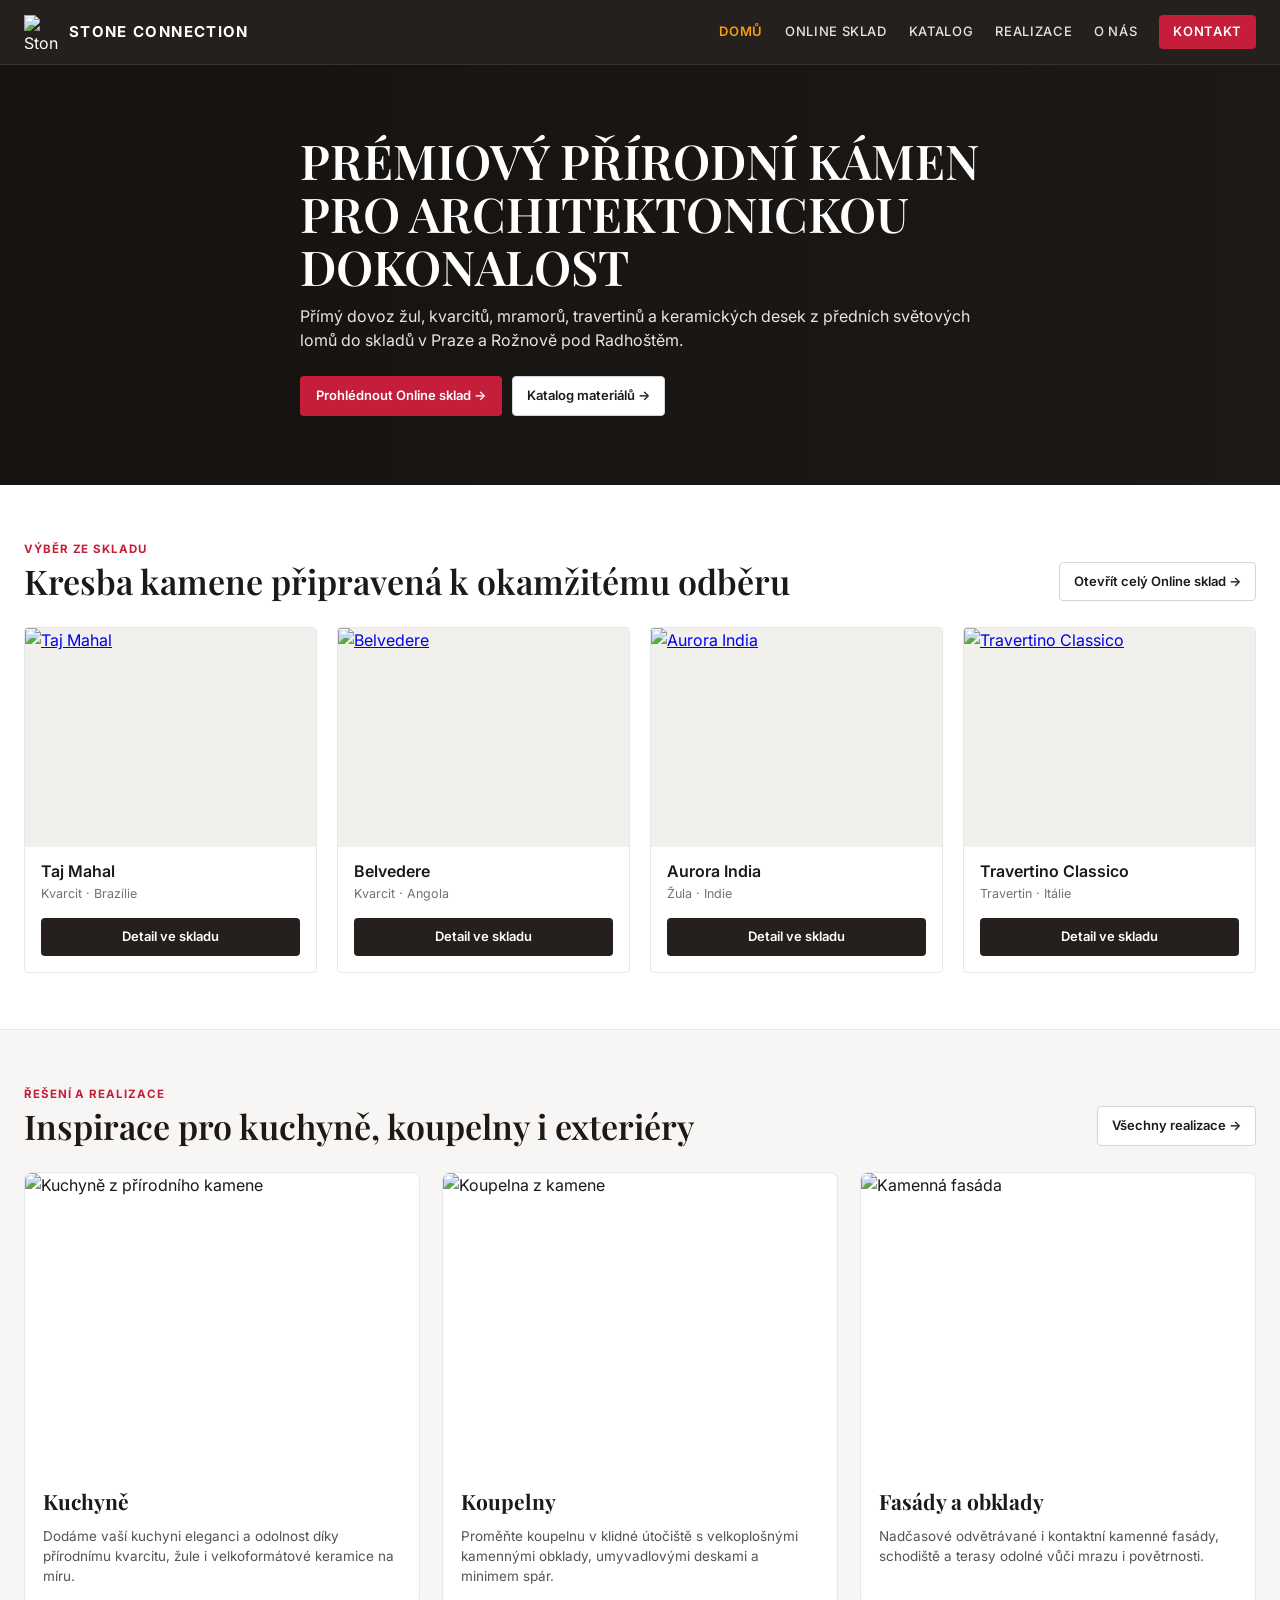
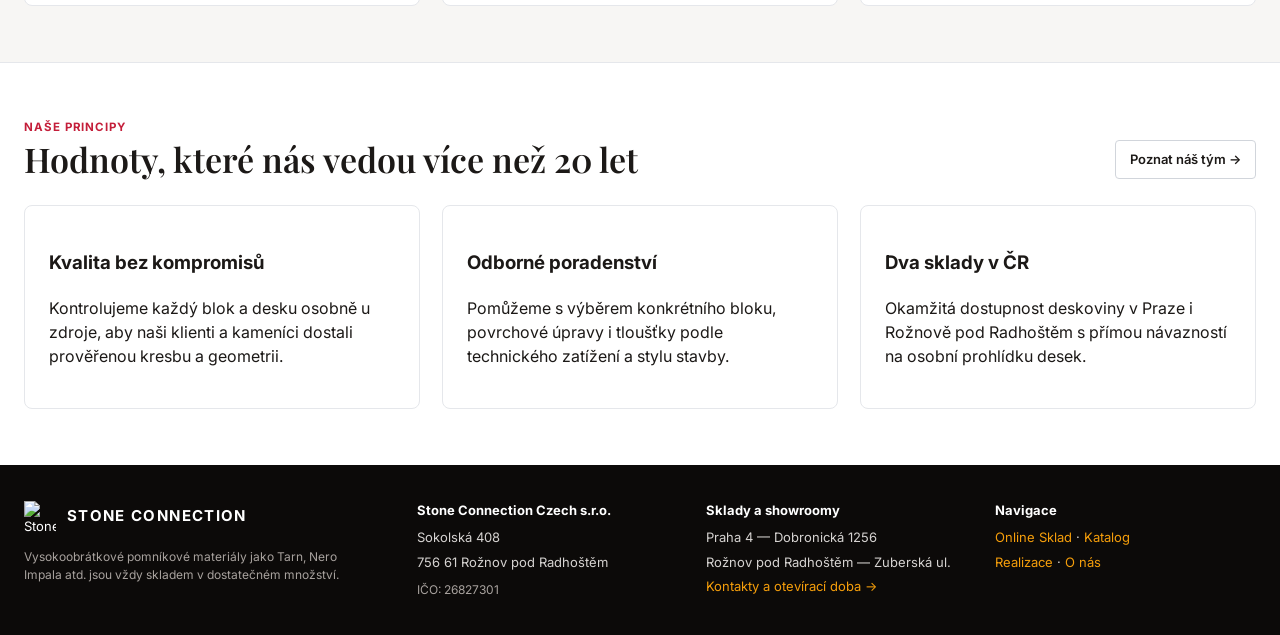
==== domu.html @ a3cfe463 "feat: full self-contained Stone Connection website template with stone-first gallery" ====
<!doctype html>
<html lang="cs">
<head>
  <meta charset="utf-8">
  <meta name="viewport" content="width=device-width, initial-scale=1">
  <meta name="robots" content="noindex, nofollow">
  <title>Stone Connection | Prémiový přírodní kámen</title>
  <link rel="icon" type="image/png" href="https://res.cloudinary.com/diizxq7gf/image/upload/f_auto,q_80,w_40,c_limit/v1748457478/favicon_f51d88bed5.png">
  <link rel="preconnect" href="https://fonts.googleapis.com">
  <link rel="preconnect" href="https://fonts.gstatic.com" crossorigin>
  <link href="https://fonts.googleapis.com/css2?family=Inter:wght@400;500;600;700&family=Playfair+Display:wght@500;600;700&display=swap" rel="stylesheet">
  <link rel="stylesheet" href="styles.css">
</head>
<body>
  <header class="site-header">
    <div class="container header-inner">
      <a href="domu.html" class="brand-logo" aria-label="Stone Connection — Domů">
        <img src="https://res.cloudinary.com/diizxq7gf/image/upload/f_auto,q_80,w_80,c_limit/v1748457478/favicon_f51d88bed5.png" alt="Stone Connection logo" width="34" height="34">
        <span class="brand-text">STONE CONNECTION</span>
      </a>

      <nav class="main-nav" id="main-nav" aria-label="Hlavní navigace">
        <a href="domu.html" class="nav-link active" aria-current="page">Domů</a>
        <a href="index.html" class="nav-link">Online Sklad</a>
        <a href="katalog.html" class="nav-link">Katalog</a>
        <a href="realizace.html" class="nav-link">Realizace</a>
        <a href="o-nas.html" class="nav-link">O nás</a>
        <a href="kontakt.html" class="nav-link nav-cta">Kontakt</a>
      </nav>

      <button type="button" class="menu-toggle" id="menu-toggle" aria-label="Otevřít menu" aria-expanded="false">
        <span></span><span></span><span></span>
      </button>
    </div>
  </header>

  <section class="page-hero" style="background-image:url('https://res.cloudinary.com/diizxq7gf/image/upload/f_auto,q_80,w_1400,c_limit/v1761907403/lom_belveder_c3507c7204.jpg')">
    <div class="container page-hero-inner">
      <h1>PRÉMIOVÝ PŘÍRODNÍ KÁMEN PRO ARCHITEKTONICKOU DOKONALOST</h1>
      <p>Přímý dovoz žul, kvarcitů, mramorů, travertinů a keramických desek z předních světových lomů do skladů v Praze a Rožnově pod Radhoštěm.</p>
      <div class="modal-cta-row">
        <a href="index.html" class="btn-primary">Prohlédnout Online sklad →</a>
        <a href="katalog.html" class="btn-secondary">Katalog materiálů →</a>
      </div>
    </div>
  </section>

  <section class="page-band">
    <div class="container">
      <div class="band-head">
        <div>
          <div class="band-eyebrow">Výběr ze skladu</div>
          <h2 class="band-title">Kresba kamene připravená k okamžitému odběru</h2>
        </div>
        <a href="index.html" class="btn-secondary">Otevřít celý Online sklad →</a>
      </div>

      <div class="cards-4">
        <article class="stone-card">
          <a href="index.html#m=taj-mahal" class="card-media-btn">
            <img src="https://res.cloudinary.com/diizxq7gf/image/upload/f_auto,q_80,w_640,h_440,c_fill,g_center/v1760096490/quartzite_taj_mahal_detail_bf0f009148.jpg" alt="Taj Mahal" loading="lazy">
          </a>
          <div class="card-body">
            <h3 class="card-title">Taj Mahal</h3>
            <div class="card-sub">Kvarcit · Brazílie</div>
            <a href="index.html#m=taj-mahal" class="card-detail-btn" style="text-align:center;text-decoration:none;">Detail ve skladu</a>
          </div>
        </article>

        <article class="stone-card">
          <a href="index.html#m=belvedere" class="card-media-btn">
            <img src="https://res.cloudinary.com/diizxq7gf/image/upload/f_auto,q_80,w_640,h_440,c_fill,g_center/v1760016808/quartzite_belvedere_detail_ede082e162.jpg" alt="Belvedere" loading="lazy">
          </a>
          <div class="card-body">
            <h3 class="card-title">Belvedere</h3>
            <div class="card-sub">Kvarcit · Angola</div>
            <a href="index.html#m=belvedere" class="card-detail-btn" style="text-align:center;text-decoration:none;">Detail ve skladu</a>
          </div>
        </article>

        <article class="stone-card">
          <a href="index.html#m=aurora-india" class="card-media-btn">
            <img src="https://res.cloudinary.com/diizxq7gf/image/upload/f_auto,q_80,w_640,h_440,c_fill,g_center/v1760010490/zula_aurora_india_detail2_9361c2bd6c.jpg" alt="Aurora India" loading="lazy">
          </a>
          <div class="card-body">
            <h3 class="card-title">Aurora India</h3>
            <div class="card-sub">Žula · Indie</div>
            <a href="index.html#m=aurora-india" class="card-detail-btn" style="text-align:center;text-decoration:none;">Detail ve skladu</a>
          </div>
        </article>

        <article class="stone-card">
          <a href="index.html#m=travertino-classico" class="card-media-btn">
            <img src="https://res.cloudinary.com/diizxq7gf/image/upload/f_auto,q_80,w_640,h_440,c_fill,g_center/v1760700245/travertino_classico_detail_f13c8eb643.jpg" alt="Travertino Classico" loading="lazy">
          </a>
          <div class="card-body">
            <h3 class="card-title">Travertino Classico</h3>
            <div class="card-sub">Travertin · Itálie</div>
            <a href="index.html#m=travertino-classico" class="card-detail-btn" style="text-align:center;text-decoration:none;">Detail ve skladu</a>
          </div>
        </article>
      </div>
    </div>
  </section>

  <section class="page-band alt">
    <div class="container">
      <div class="band-head">
        <div>
          <div class="band-eyebrow">Řešení a realizace</div>
          <h2 class="band-title">Inspirace pro kuchyně, koupelny i exteriéry</h2>
        </div>
        <a href="realizace.html" class="btn-secondary">Všechny realizace →</a>
      </div>

      <div class="cards-3">
        <article class="feature-card">
          <img src="https://res.cloudinary.com/diizxq7gf/image/upload/f_auto,q_80,w_720,h_540,c_fill/v1760599417/quartzite_montblanc_kuchyn5_56bad1b5de.jpg" alt="Kuchyně z přírodního kamene" loading="lazy">
          <div class="feature-card-body">
            <h3>Kuchyně</h3>
            <p>Dodáme vaší kuchyni eleganci a odolnost díky přírodnímu kvarcitu, žule i velkoformátové keramice na míru.</p>
          </div>
        </article>

        <article class="feature-card">
          <img src="https://res.cloudinary.com/diizxq7gf/image/upload/f_auto,q_80,w_720,h_540,c_fill/v1761300629/keramika_doret_koupelna_b2fe1da73a.png" alt="Koupelna z kamene" loading="lazy">
          <div class="feature-card-body">
            <h3>Koupelny</h3>
            <p>Proměňte koupelnu v klidné útočiště s velkoplošnými kamennými obklady, umyvadlovými deskami a minimem spár.</p>
          </div>
        </article>

        <article class="feature-card">
          <img src="https://res.cloudinary.com/diizxq7gf/image/upload/f_auto,q_80,w_720,h_540,c_fill/v1760444189/zula_via_lattea_fasada3_16fd9ae7b8.jpg" alt="Kamenná fasáda" loading="lazy">
          <div class="feature-card-body">
            <h3>Fasády a obklady</h3>
            <p>Nadčasové odvětrávané i kontaktní kamenné fasády, schodiště a terasy odolné vůči mrazu i povětrnosti.</p>
          </div>
        </article>
      </div>
    </div>
  </section>

  <section class="page-band">
    <div class="container">
      <div class="band-head">
        <div>
          <div class="band-eyebrow">Naše principy</div>
          <h2 class="band-title">Hodnoty, které nás vedou více než 20 let</h2>
        </div>
        <a href="o-nas.html" class="btn-secondary">Poznat náš tým →</a>
      </div>

      <div class="cards-3">
        <div class="info-panel">
          <h3>Kvalita bez kompromisů</h3>
          <p>Kontrolujeme každý blok a desku osobně u zdroje, aby naši klienti a kameníci dostali prověřenou kresbu a geometrii.</p>
        </div>
        <div class="info-panel">
          <h3>Odborné poradenství</h3>
          <p>Pomůžeme s výběrem konkrétního bloku, povrchové úpravy i tloušťky podle technického zatížení a stylu stavby.</p>
        </div>
        <div class="info-panel">
          <h3>Dva sklady v ČR</h3>
          <p>Okamžitá dostupnost deskoviny v Praze i Rožnově pod Radhoštěm s přímou návazností na osobní prohlídku desek.</p>
        </div>
      </div>
    </div>
  </section>

  <footer class="site-footer">
    <div class="container footer-grid">
      <div>
        <a href="domu.html" class="brand-logo">
          <img src="https://res.cloudinary.com/diizxq7gf/image/upload/f_auto,q_80,w_40,c_limit/v1748457478/favicon_f51d88bed5.png" alt="Stone Connection" width="32" height="32">
          <span class="brand-text">STONE CONNECTION</span>
        </a>
        <p class="footer-note">Vysokoobrátkové pomníkové materiály jako Tarn, Nero Impala atd. jsou vždy skladem v dostatečném množství.</p>
      </div>

      <address class="footer-col">
        <strong>Stone Connection Czech s.r.o.</strong>
        <div>Sokolská 408</div>
        <div>756 61 Rožnov pod Radhoštěm</div>
        <div class="footer-ico">IČO: 26827301</div>
      </address>

      <div class="footer-col">
        <strong>Sklady a showroomy</strong>
        <div>Praha 4 — Dobronická 1256</div>
        <div>Rožnov pod Radhoštěm — Zuberská ul.</div>
        <div><a href="kontakt.html">Kontakty a otevírací doba →</a></div>
      </div>

      <div class="footer-col">
        <strong>Navigace</strong>
        <div><a href="index.html">Online Sklad</a> · <a href="katalog.html">Katalog</a></div>
        <div><a href="realizace.html">Realizace</a> · <a href="o-nas.html">O nás</a></div>
      </div>
    </div>
  </footer>

  <script src="shared.js" defer></script>
</body>
</html>
---- styles.css ----
:root {
  --bg-page: #ffffff;
  --bg-soft: #f7f6f4;
  --bg-subtle: #f1efec;
  --bg-dark: #25201e;
  --bg-darker: #0c0a09;
  --text-main: #1c1917;
  --text-muted: #57534e;
  --text-soft: #78716c;
  --accent: #c41e3a;
  --accent-hover: #a1172f;
  --accent-soft: #fdf2f4;
  --gold: #d97706;
  --border: #e5e7eb;
  --border-strong: #d1d5db;
  --praha-bg: #dcfce7;
  --praha-fg: #166534;
  --roznov-bg: #fef3c7;
  --roznov-fg: #92400e;
  --radius-sm: 4px;
  --radius-md: 8px;
  --radius-lg: 12px;
  --shadow-sm: 0 1px 3px rgba(28, 25, 23, 0.06);
  --shadow-md: 0 10px 28px rgba(28, 25, 23, 0.10);
  --shadow-lg: 0 24px 60px rgba(12, 10, 9, 0.34);
  --font-sans: 'Inter', -apple-system, BlinkMacSystemFont, 'Segoe UI', Roboto, sans-serif;
  --font-serif: 'Playfair Display', Georgia, serif;
}

*, *::before, *::after {
  box-sizing: border-box;
}

[hidden] {
  display: none !important;
}

html {
  scroll-behavior: smooth;
}

body {
  margin: 0;
  font-family: var(--font-sans);
  background: var(--bg-page);
  color: var(--text-main);
  line-height: 1.5;
  -webkit-font-smoothing: antialiased;
}

.container {
  width: 100%;
  max-width: 1320px;
  margin: 0 auto;
  padding: 0 24px;
}

/* Header */
.site-header {
  background: var(--bg-dark);
  color: #ffffff;
  border-bottom: 1px solid rgba(255, 255, 255, 0.08);
}

.header-inner {
  display: flex;
  align-items: center;
  justify-content: space-between;
  gap: 20px;
  min-height: 64px;
}

.brand-logo {
  display: inline-flex;
  align-items: center;
  gap: 11px;
  text-decoration: none;
  color: #ffffff;
}

.brand-logo img {
  display: block;
  object-fit: contain;
}

.brand-text {
  font-weight: 700;
  letter-spacing: 0.09em;
  font-size: 15px;
  white-space: nowrap;
}

.main-nav {
  display: flex;
  align-items: center;
  gap: 22px;
}

.nav-link {
  color: #e7e5e4;
  text-decoration: none;
  font-size: 13px;
  font-weight: 500;
  letter-spacing: 0.05em;
  text-transform: uppercase;
  transition: color 0.15s ease;
}

.nav-link:hover {
  color: #f59e0b;
}

.nav-link.active {
  color: #f59e0b;
  font-weight: 600;
}

.nav-cta {
  background: var(--accent);
  color: #ffffff !important;
  padding: 7px 14px;
  border-radius: var(--radius-sm);
  font-weight: 600;
}

.nav-cta:hover {
  background: var(--accent-hover);
}

.menu-toggle {
  display: none;
  flex-direction: column;
  gap: 5px;
  background: none;
  border: none;
  padding: 6px;
  cursor: pointer;
}

.menu-toggle span {
  display: block;
  width: 22px;
  height: 2px;
  background: #ffffff;
  border-radius: 2px;
}

/* Slim Context Bar (Dekstone-inspired) */
.context-bar {
  background: var(--bg-page);
  border-bottom: 1px solid var(--border);
  padding: 18px 0 16px;
}

.context-row {
  display: flex;
  align-items: flex-end;
  justify-content: space-between;
  gap: 20px;
  flex-wrap: wrap;
}

.breadcrumb {
  font-size: 12.5px;
  color: var(--text-soft);
  margin-bottom: 6px;
  display: flex;
  align-items: center;
  gap: 6px;
}

.breadcrumb a {
  color: var(--text-muted);
  text-decoration: none;
}

.breadcrumb a:hover {
  text-decoration: underline;
  color: var(--text-main);
}

.page-title {
  margin: 0;
  font-family: var(--font-sans);
  font-size: clamp(22px, 2.4vw, 28px);
  font-weight: 600;
  letter-spacing: -0.01em;
  color: var(--text-main);
  line-height: 1.2;
}

.search-box {
  position: relative;
  width: 100%;
  max-width: 340px;
}

.search-icon {
  position: absolute;
  left: 12px;
  top: 50%;
  transform: translateY(-50%);
  color: var(--text-soft);
  pointer-events: none;
}

.search-box input {
  width: 100%;
  height: 38px;
  padding: 0 12px 0 38px;
  border: 1px solid var(--border-strong);
  border-radius: var(--radius-sm);
  font-family: inherit;
  font-size: 13.5px;
  color: var(--text-main);
  background: var(--bg-soft);
  transition: border-color 0.15s ease, background 0.15s ease;
}

.search-box input:focus {
  outline: none;
  background: #ffffff;
  border-color: var(--accent);
}

/* 2-Column Catalog / Stock Layout */
.catalog-layout {
  display: grid;
  grid-template-columns: 260px minmax(0, 1fr);
  gap: 28px;
  padding-top: 26px;
  padding-bottom: 64px;
  align-items: start;
}

/* Left Accordion Sidebar */
.sidebar-box {
  background: #ffffff;
  border: 1px solid var(--border);
  border-radius: var(--radius-md);
  overflow: hidden;
  position: sticky;
  top: 16px;
}

.sidebar-head {
  padding: 14px 16px;
  border-bottom: 1px solid var(--border);
  display: flex;
  align-items: center;
  justify-content: space-between;
  gap: 8px;
}

.sidebar-title {
  margin: 0;
  font-size: 15px;
  font-weight: 600;
  color: var(--text-main);
}

.sidebar-clear {
  appearance: none;
  border: none;
  background: none;
  color: var(--accent);
  font-family: inherit;
  font-size: 12px;
  font-weight: 600;
  cursor: pointer;
  padding: 0;
}

.sidebar-clear:hover {
  text-decoration: underline;
}

.acc-group {
  border-bottom: 1px solid var(--border);
}

.acc-group:last-child {
  border-bottom: none;
}

.acc-summary {
  list-style: none;
  padding: 13px 16px;
  font-size: 13.5px;
  font-weight: 600;
  color: var(--text-main);
  cursor: pointer;
  display: flex;
  align-items: center;
  justify-content: space-between;
  user-select: none;
}

.acc-summary::-webkit-details-marker {
  display: none;
}

.acc-summary::after {
  content: '▾';
  font-size: 12px;
  color: var(--text-soft);
  transition: transform 0.15s ease;
}

.acc-group:not([open]) .acc-summary::after {
  transform: rotate(-90deg);
}

.acc-body {
  padding: 2px 16px 14px;
  display: grid;
  gap: 7px;
  max-height: 260px;
  overflow-y: auto;
}

.check-option {
  display: flex;
  align-items: center;
  gap: 8px;
  font-size: 13px;
  color: var(--text-main);
  cursor: pointer;
  user-select: none;
}

.check-option input[type="checkbox"] {
  width: 15px;
  height: 15px;
  accent-color: var(--accent);
  cursor: pointer;
  margin: 0;
}

.check-label {
  flex: 1;
  min-width: 0;
  overflow: hidden;
  text-overflow: ellipsis;
  white-space: nowrap;
}

.check-count {
  font-size: 11.5px;
  color: var(--text-soft);
}

.swatch-dot {
  width: 12px;
  height: 12px;
  border-radius: 50%;
  border: 1px solid rgba(0, 0, 0, 0.22);
  flex-shrink: 0;
}

/* Right Main Utility Row & Grid */
.utility-row {
  display: flex;
  align-items: center;
  justify-content: space-between;
  gap: 14px;
  flex-wrap: wrap;
  border-bottom: 1px solid var(--border);
  margin-bottom: 20px;
}

.view-tabs {
  display: flex;
  align-items: center;
  gap: 20px;
}

.view-btn {
  appearance: none;
  border: none;
  border-bottom: 2px solid transparent;
  background: transparent;
  color: var(--text-muted);
  padding: 0 2px 11px;
  font-family: inherit;
  font-size: 13.5px;
  font-weight: 500;
  cursor: pointer;
  margin-bottom: -1px;
  transition: color 0.15s ease, border-color 0.15s ease;
}

.view-btn:hover {
  color: var(--text-main);
}

.view-btn.active {
  color: var(--text-main);
  font-weight: 600;
  border-bottom-color: var(--accent);
}

.utility-right {
  display: flex;
  align-items: center;
  gap: 14px;
  flex-wrap: wrap;
  padding-bottom: 9px;
}

.group-select {
  height: 30px;
  padding: 0 8px;
  border: 1px solid var(--border-strong);
  border-radius: var(--radius-sm);
  background: #ffffff;
  font-family: inherit;
  font-size: 12.5px;
  color: var(--text-main);
  cursor: pointer;
}

.results-summary {
  font-size: 12.5px;
  color: var(--text-soft);
}

.active-bar {
  display: flex;
  align-items: center;
  gap: 8px;
  flex-wrap: wrap;
  margin-bottom: 18px;
}

.active-chip {
  appearance: none;
  border: 1px solid #f3c6ce;
  background: var(--accent-soft);
  color: var(--accent);
  padding: 3px 10px;
  border-radius: 999px;
  font-family: inherit;
  font-size: 12px;
  font-weight: 600;
  cursor: pointer;
  display: inline-flex;
  align-items: center;
  gap: 5px;
}

.active-chip:hover {
  background: #fbe3e7;
}

/* Stone-First 3-Column Card Grid (zero overlays on image!) */
.group-section {
  margin-bottom: 34px;
}

.group-heading {
  display: flex;
  align-items: center;
  gap: 9px;
  margin: 0 0 16px;
  padding-bottom: 8px;
  border-bottom: 1px solid var(--border);
  font-family: var(--font-serif);
  font-size: 22px;
  font-weight: 600;
  color: var(--text-main);
}

.group-heading span {
  font-family: var(--font-sans);
  font-size: 13px;
  font-weight: 500;
  color: var(--text-soft);
}

.gallery-grid {
  display: grid;
  grid-template-columns: repeat(3, minmax(0, 1fr));
  gap: 22px;
}

.stone-card {
  display: flex;
  flex-direction: column;
  background: #ffffff;
  border: 1px solid var(--border);
  border-radius: var(--radius-sm);
  overflow: hidden;
  transition: box-shadow 0.2s ease, border-color 0.2s ease;
}

.stone-card:hover {
  box-shadow: var(--shadow-md);
  border-color: var(--border-strong);
}

.card-media-btn {
  appearance: none;
  border: none;
  padding: 0;
  background: #f2f0ec;
  width: 100%;
  aspect-ratio: 4 / 3;
  overflow: hidden;
  cursor: pointer;
  display: block;
}

.card-media-btn img {
  width: 100%;
  height: 100%;
  object-fit: cover;
  display: block;
  transition: transform 0.4s cubic-bezier(0.2, 0.8, 0.2, 1);
}

.stone-card:hover .card-media-btn img {
  transform: scale(1.03);
}

.card-placeholder {
  width: 100%;
  height: 100%;
  display: flex;
  align-items: center;
  justify-content: center;
  background: #efede9;
  color: var(--text-soft);
  font-size: 12px;
}

.card-body {
  padding: 14px 16px 16px;
  display: flex;
  flex-direction: column;
  flex: 1;
  gap: 4px;
}

.card-title {
  margin: 0;
  font-family: var(--font-sans);
  font-size: 16px;
  font-weight: 600;
  line-height: 1.3;
  color: var(--text-main);
}

.card-sub {
  font-size: 12.5px;
  color: var(--text-soft);
  margin-bottom: 10px;
}

.card-detail-btn {
  margin-top: auto;
  width: 100%;
  appearance: none;
  border: none;
  border-radius: var(--radius-sm);
  background: var(--bg-dark);
  color: #ffffff;
  padding: 9px 12px;
  font-family: inherit;
  font-size: 13px;
  font-weight: 600;
  cursor: pointer;
  transition: background 0.15s ease;
}

.card-detail-btn:hover {
  background: var(--accent);
}

/* Table View */
.table-wrap {
  background: #ffffff;
  border: 1px solid var(--border);
  border-radius: var(--radius-md);
  overflow-x: auto;
}

.stock-table {
  width: 100%;
  border-collapse: collapse;
  font-size: 13px;
}

.stock-table th {
  background: var(--bg-soft);
  color: var(--text-muted);
  font-size: 11px;
  font-weight: 600;
  letter-spacing: 0.04em;
  text-transform: uppercase;
  text-align: left;
  padding: 11px 14px;
  border-bottom: 1px solid var(--border);
}

.stock-table td {
  padding: 11px 14px;
  border-bottom: 1px solid var(--border);
  vertical-align: middle;
}

.stock-row {
  cursor: pointer;
}

.stock-row:hover {
  background: #faf9f7;
}

.table-thumb {
  width: 56px;
  height: 42px;
  object-fit: cover;
  border-radius: 4px;
  display: block;
  background: var(--bg-subtle);
}

.table-detail-btn {
  appearance: none;
  border: none;
  background: var(--bg-dark);
  color: #ffffff;
  padding: 6px 12px;
  border-radius: var(--radius-sm);
  font-family: inherit;
  font-size: 12px;
  font-weight: 600;
  cursor: pointer;
}

.table-detail-btn:hover {
  background: var(--accent);
}

.subtable-cell {
  background: #faf9f7;
  padding: 0 !important;
}

.subtable {
  width: 100%;
  border-collapse: collapse;
  font-size: 12px;
}

.subtable th {
  background: #ece8e1;
  padding: 8px 14px;
  font-size: 11px;
}

.subtable td {
  padding: 8px 14px;
  border-bottom: 1px solid #ebe6de;
}

.wh-badge {
  display: inline-flex;
  align-items: center;
  padding: 2px 8px;
  border-radius: 999px;
  font-size: 11px;
  font-weight: 600;
}

.wh-praha {
  background: var(--praha-bg);
  color: var(--praha-fg);
}

.wh-roznov {
  background: var(--roznov-bg);
  color: var(--roznov-fg);
}

.empty-state {
  text-align: center;
  padding: 56px 24px;
  background: var(--bg-soft);
  border: 1px dashed var(--border-strong);
  border-radius: var(--radius-md);
}

.empty-state p {
  margin: 0 0 14px;
  color: var(--text-muted);
}

/* Modal */
.modal-backdrop {
  position: fixed;
  inset: 0;
  z-index: 60;
  background: rgba(12, 10, 9, 0.72);
  backdrop-filter: blur(4px);
  display: flex;
  align-items: center;
  justify-content: center;
  padding: 20px;
}

.modal-dialog {
  position: relative;
  width: 100%;
  max-width: 1080px;
  max-height: 92vh;
  background: #ffffff;
  border-radius: var(--radius-lg);
  box-shadow: var(--shadow-lg);
  overflow: hidden;
  display: flex;
  flex-direction: column;
}

.modal-close {
  position: absolute;
  top: 14px;
  right: 14px;
  z-index: 5;
  width: 36px;
  height: 36px;
  border-radius: 50%;
  border: 1px solid var(--border);
  background: rgba(255, 255, 255, 0.96);
  color: var(--text-main);
  font-size: 16px;
  cursor: pointer;
  display: grid;
  place-items: center;
}

.modal-close:hover {
  background: var(--text-main);
  color: #ffffff;
}

.modal-scroll {
  overflow-y: auto;
  padding: 28px;
}

.modal-hero {
  display: grid;
  grid-template-columns: minmax(0, 1.2fr) minmax(0, 1fr);
  gap: 26px;
  margin-bottom: 28px;
}

.gallery-main {
  position: relative;
  border-radius: var(--radius-md);
  overflow: hidden;
  background-color: #efede9;
  background-size: cover;
  background-position: center;
  aspect-ratio: 3 / 2;
  cursor: zoom-in;
}

.gallery-main img {
  width: 100%;
  height: 100%;
  object-fit: cover;
  display: block;
}

.gallery-caption {
  position: absolute;
  left: 12px;
  bottom: 12px;
  padding: 4px 10px;
  border-radius: 999px;
  background: rgba(24, 21, 18, 0.78);
  color: #ffffff;
  font-size: 11px;
}

.gallery-zoom-pill {
  position: absolute;
  right: 12px;
  bottom: 12px;
  padding: 4px 10px;
  border-radius: 999px;
  background: rgba(255, 255, 255, 0.92);
  color: var(--text-main);
  font-size: 11px;
  font-weight: 600;
}

.gallery-thumbs {
  display: flex;
  gap: 8px;
  flex-wrap: wrap;
  margin-top: 10px;
}

.g-thumb {
  width: 68px;
  height: 50px;
  padding: 0;
  border: 2px solid transparent;
  border-radius: 4px;
  overflow: hidden;
  cursor: pointer;
  background: var(--bg-subtle);
}

.g-thumb.active {
  border-color: var(--accent);
}

.g-thumb img {
  width: 100%;
  height: 100%;
  object-fit: cover;
  display: block;
}

.modal-meta h2 {
  margin: 0 0 10px;
  font-family: var(--font-serif);
  font-size: 32px;
  font-weight: 600;
  line-height: 1.12;
}

.meta-badges {
  display: flex;
  flex-wrap: wrap;
  gap: 6px;
  margin-bottom: 12px;
}

.meta-tag {
  display: inline-flex;
  align-items: center;
  gap: 5px;
  font-size: 12px;
  padding: 3px 10px;
  border-radius: 999px;
  background: var(--bg-subtle);
  color: var(--text-muted);
  font-weight: 500;
}

.stone-comment {
  margin: 0 0 16px;
  font-size: 14px;
  line-height: 1.6;
  color: var(--text-main);
}

.kpi-grid {
  display: grid;
  grid-template-columns: repeat(3, minmax(0, 1fr));
  gap: 10px;
  margin-bottom: 14px;
}

.kpi-box {
  padding: 9px 12px;
  border: 1px solid var(--border);
  border-radius: var(--radius-sm);
  background: var(--bg-soft);
}

.kpi-box strong {
  display: block;
  font-size: 17px;
  color: var(--text-main);
}

.kpi-box span {
  font-size: 11px;
  color: var(--text-soft);
}

.meta-details {
  font-size: 13px;
  color: var(--text-muted);
  margin: 0 0 16px;
  display: grid;
  gap: 5px;
}

.modal-cta-row {
  display: flex;
  flex-wrap: wrap;
  gap: 10px;
}

.btn-primary {
  display: inline-flex;
  align-items: center;
  gap: 6px;
  padding: 9px 16px;
  border-radius: var(--radius-sm);
  background: var(--accent);
  color: #ffffff;
  border: none;
  font-family: inherit;
  font-size: 13px;
  font-weight: 600;
  text-decoration: none;
  cursor: pointer;
}

.btn-primary:hover {
  background: var(--accent-hover);
}

.btn-secondary {
  display: inline-flex;
  align-items: center;
  gap: 6px;
  padding: 9px 14px;
  border-radius: var(--radius-sm);
  background: #ffffff;
  color: var(--text-main);
  border: 1px solid var(--border-strong);
  font-family: inherit;
  font-size: 13px;
  font-weight: 600;
  text-decoration: none;
  cursor: pointer;
}

.btn-secondary:hover {
  background: var(--bg-soft);
}

/* Interior Visualizations */
.section-block {
  margin-bottom: 28px;
  padding-top: 22px;
  border-top: 1px solid var(--border);
}

.section-head {
  display: flex;
  align-items: baseline;
  justify-content: space-between;
  gap: 12px;
  flex-wrap: wrap;
  margin-bottom: 14px;
}

.section-title {
  margin: 0;
  font-family: var(--font-serif);
  font-size: 22px;
  font-weight: 600;
  color: var(--text-main);
}

.section-sub {
  font-size: 12.5px;
  color: var(--text-soft);
}

.scenes-grid {
  display: grid;
  grid-template-columns: repeat(3, minmax(0, 1fr));
  gap: 16px;
}

.scene-card {
  appearance: none;
  padding: 0;
  border: 1px solid var(--border);
  border-radius: var(--radius-md);
  background: #ffffff;
  overflow: hidden;
  cursor: zoom-in;
  text-align: left;
  font-family: inherit;
  transition: transform 0.2s ease, box-shadow 0.2s ease;
}

.scene-card:hover {
  transform: translateY(-2px);
  box-shadow: var(--shadow-md);
}

.scene-stage {
  position: relative;
  width: 100%;
  aspect-ratio: 4 / 3;
  overflow: hidden;
  background: #ebe8e3;
}

.scene-base {
  width: 100%;
  height: 100%;
  object-fit: cover;
  display: block;
}

.scene-stone-layer {
  position: absolute;
  inset: 0;
  background-size: cover;
  background-position: center;
  mix-blend-mode: multiply;
  filter: contrast(1.03) saturate(1.02);
  -webkit-mask-size: 100% 100%;
  mask-size: 100% 100%;
  -webkit-mask-repeat: no-repeat;
  mask-repeat: no-repeat;
  pointer-events: none;
}

.scene-label {
  padding: 9px 12px;
  font-size: 13px;
  font-weight: 600;
  color: var(--text-main);
  display: flex;
  align-items: center;
  justify-content: space-between;
}

.scene-label span {
  font-size: 11px;
  font-weight: 500;
  color: var(--text-soft);
}

.realizations-strip {
  display: grid;
  grid-template-columns: repeat(auto-fill, minmax(220px, 1fr));
  gap: 14px;
  margin-bottom: 16px;
}

.realization-card {
  appearance: none;
  padding: 0;
  border: 1px solid var(--border);
  border-radius: var(--radius-md);
  overflow: hidden;
  background: #ffffff;
  cursor: zoom-in;
  text-align: left;
}

.realization-card img {
  width: 100%;
  aspect-ratio: 16 / 10;
  object-fit: cover;
  display: block;
}

.realization-card .scene-label {
  font-size: 12px;
}

/* Block Cards */
.blocks-section-title {
  margin: 0 0 12px;
  font-size: 13px;
  font-weight: 700;
  letter-spacing: 0.04em;
  text-transform: uppercase;
  color: var(--text-muted);
}

.block-card {
  border: 1px solid var(--border);
  border-radius: var(--radius-md);
  overflow: hidden;
  margin-bottom: 14px;
  background: #ffffff;
}

.block-card-head {
  display: flex;
  align-items: center;
  justify-content: space-between;
  gap: 12px;
  flex-wrap: wrap;
  padding: 11px 16px;
  background: var(--bg-soft);
  border-bottom: 1px solid var(--border);
}

.block-card-title {
  display: flex;
  align-items: center;
  gap: 10px;
  flex-wrap: wrap;
  font-size: 14px;
  font-weight: 600;
}

.block-head-actions {
  display: flex;
  align-items: center;
  gap: 8px;
  flex-wrap: wrap;
}

.block-card-body {
  display: grid;
  grid-template-columns: 170px minmax(0, 1fr);
}

.block-card-body.no-photo {
  grid-template-columns: minmax(0, 1fr);
}

.block-photo-col {
  padding: 12px;
  border-right: 1px solid var(--border);
  background: #fdfcfa;
}

.block-photo-btn {
  padding: 0;
  width: 100%;
  border: 1px solid var(--border);
  border-radius: 4px;
  overflow: hidden;
  cursor: zoom-in;
  background: var(--bg-subtle);
  aspect-ratio: 4 / 3;
}

.block-photo-btn img {
  width: 100%;
  height: 100%;
  object-fit: cover;
  display: block;
}

.copy-block-btn {
  appearance: none;
  border: 1px solid var(--border-strong);
  background: #ffffff;
  color: var(--text-main);
  padding: 5px 10px;
  border-radius: var(--radius-sm);
  font-family: inherit;
  font-size: 12px;
  font-weight: 600;
  cursor: pointer;
  text-decoration: none;
}

.copy-block-btn:hover {
  border-color: var(--accent);
  color: var(--accent);
}

.slab-table-wrap {
  overflow-x: auto;
}

.slab-table {
  width: 100%;
  border-collapse: collapse;
  font-size: 13px;
}

.slab-table th {
  text-align: left;
  padding: 9px 12px;
  font-size: 11px;
  text-transform: uppercase;
  letter-spacing: 0.04em;
  color: var(--text-soft);
  border-bottom: 1px solid var(--border);
  background: #ffffff;
}

.slab-table td {
  padding: 9px 12px;
  border-bottom: 1px solid #f2efe9;
}

.slab-table tr:last-child td {
  border-bottom: none;
}

/* 2 Similar Alternatives */
.alt-grid {
  display: grid;
  grid-template-columns: repeat(2, minmax(0, 1fr));
  gap: 16px;
}

.alt-card {
  appearance: none;
  padding: 0;
  border: 1px solid var(--border);
  border-radius: var(--radius-md);
  background: var(--bg-soft);
  display: grid;
  grid-template-columns: 128px minmax(0, 1fr);
  overflow: hidden;
  cursor: pointer;
  text-align: left;
  font-family: inherit;
  transition: transform 0.18s ease, box-shadow 0.18s ease, border-color 0.18s ease;
}

.alt-card:hover {
  transform: translateY(-2px);
  box-shadow: var(--shadow-sm);
  border-color: var(--accent);
}

.alt-thumb {
  width: 100%;
  height: 100%;
  min-height: 92px;
  background: #e7e3dc;
}

.alt-thumb img {
  width: 100%;
  height: 100%;
  object-fit: cover;
  display: block;
}

.alt-info {
  padding: 12px 14px;
  display: flex;
  flex-direction: column;
  justify-content: center;
  gap: 4px;
}

.alt-name {
  font-family: var(--font-serif);
  font-size: 19px;
  font-weight: 600;
  color: var(--text-main);
  line-height: 1.15;
}

.alt-reason {
  font-size: 12px;
  color: var(--text-muted);
}

.alt-cta {
  font-size: 11.5px;
  font-weight: 600;
  color: var(--accent);
  margin-top: 2px;
}

/* Lightbox */
.lightbox-backdrop {
  position: fixed;
  inset: 0;
  z-index: 80;
  background: rgba(12, 10, 9, 0.92);
  display: flex;
  align-items: center;
  justify-content: center;
  padding: 24px;
}

.lb-stage {
  width: min(92vw, 960px);
  max-height: 88vh;
  display: flex;
  flex-direction: column;
  align-items: center;
  gap: 12px;
}

.lb-stage img.lb-photo {
  max-width: 100%;
  max-height: 78vh;
  object-fit: contain;
  border-radius: 6px;
}

.lb-scene-wrap {
  width: min(88vw, 880px);
  border-radius: 8px;
  overflow: hidden;
  box-shadow: var(--shadow-lg);
}

.lb-caption {
  color: #e7e5e4;
  font-size: 13px;
  text-align: center;
}

.lb-close,
.lb-nav {
  position: fixed;
  background: rgba(255, 255, 255, 0.14);
  color: #ffffff;
  border: 1px solid rgba(255, 255, 255, 0.25);
  border-radius: 50%;
  width: 44px;
  height: 44px;
  font-size: 22px;
  cursor: pointer;
  display: grid;
  place-items: center;
}

.lb-close {
  top: 20px;
  right: 20px;
  font-size: 16px;
}

.lb-prev {
  left: 20px;
  top: 50%;
  transform: translateY(-50%);
}

.lb-next {
  right: 20px;
  top: 50%;
  transform: translateY(-50%);
}

.lb-close:hover,
.lb-nav:hover {
  background: rgba(255, 255, 255, 0.26);
}

/* Sub-pages (Domu, Realizace, O nas, Kontakt) */
.page-hero {
  position: relative;
  min-height: 420px;
  display: flex;
  align-items: center;
  background-color: var(--bg-dark);
  background-size: cover;
  background-position: center;
  color: #ffffff;
}

.page-hero::before {
  content: '';
  position: absolute;
  inset: 0;
  background: linear-gradient(90deg, rgba(18, 15, 12, 0.82) 0%, rgba(18, 15, 12, 0.45) 100%);
}

.page-hero-inner {
  position: relative;
  z-index: 1;
  max-width: 680px;
  padding: 56px 0;
}

.page-hero h1 {
  margin: 0 0 12px;
  font-family: var(--font-serif);
  font-size: clamp(32px, 4vw, 48px);
  font-weight: 600;
  line-height: 1.1;
}

.page-hero p {
  margin: 0 0 24px;
  font-size: 16px;
  color: #e7e5e4;
}

.page-band {
  padding: 56px 0;
}

.page-band.alt {
  background: var(--bg-soft);
  border-top: 1px solid var(--border);
  border-bottom: 1px solid var(--border);
}

.band-head {
  display: flex;
  align-items: flex-end;
  justify-content: space-between;
  gap: 16px;
  flex-wrap: wrap;
  margin-bottom: 26px;
}

.band-eyebrow {
  font-size: 11.5px;
  font-weight: 700;
  letter-spacing: 0.08em;
  text-transform: uppercase;
  color: var(--accent);
  margin-bottom: 4px;
}

.band-title {
  margin: 0;
  font-family: var(--font-serif);
  font-size: clamp(26px, 2.8vw, 34px);
  font-weight: 600;
  line-height: 1.15;
}

.cards-3 {
  display: grid;
  grid-template-columns: repeat(3, minmax(0, 1fr));
  gap: 22px;
}

.cards-4 {
  display: grid;
  grid-template-columns: repeat(4, minmax(0, 1fr));
  gap: 20px;
}

.feature-card {
  background: #ffffff;
  border: 1px solid var(--border);
  border-radius: var(--radius-md);
  overflow: hidden;
  display: flex;
  flex-direction: column;
}

.feature-card img {
  width: 100%;
  aspect-ratio: 4 / 3;
  object-fit: cover;
  display: block;
}

.feature-card-body {
  padding: 18px;
  display: grid;
  gap: 8px;
}

.feature-card h3 {
  margin: 0;
  font-family: var(--font-serif);
  font-size: 21px;
}

.feature-card p {
  margin: 0;
  font-size: 13.5px;
  color: var(--text-muted);
}

.info-grid-2 {
  display: grid;
  grid-template-columns: repeat(2, minmax(0, 1fr));
  gap: 28px;
}

.info-panel {
  background: #ffffff;
  border: 1px solid var(--border);
  border-radius: var(--radius-md);
  padding: 24px;
}

.form-grid {
  display: grid;
  gap: 14px;
}

.form-field {
  display: grid;
  gap: 5px;
}

.form-field label {
  font-size: 13px;
  font-weight: 600;
  color: var(--text-main);
}

.form-field input,
.form-field textarea,
.form-field select {
  width: 100%;
  padding: 9px 12px;
  border: 1px solid var(--border-strong);
  border-radius: var(--radius-sm);
  font-family: inherit;
  font-size: 14px;
}

.form-success {
  padding: 16px;
  border-radius: var(--radius-sm);
  background: #dcfce7;
  color: #166534;
  border: 1px solid #bbf7d0;
  font-size: 14px;
}

/* Footer */
.site-footer {
  background: var(--bg-darker);
  color: #d6d3d1;
  padding: 36px 0;
  font-size: 13px;
}

.footer-grid {
  display: grid;
  grid-template-columns: 1.4fr repeat(3, minmax(0, 1fr));
  gap: 28px;
}

.footer-note {
  margin: 12px 0 0;
  font-size: 12px;
  color: #a8a29e;
  max-width: 340px;
}

.footer-col {
  font-style: normal;
  display: grid;
  gap: 5px;
  align-content: start;
}

.footer-col strong {
  color: #ffffff;
  margin-bottom: 3px;
}

.footer-col a {
  color: #f59e0b;
  text-decoration: none;
}

.footer-col a:hover {
  text-decoration: underline;
}

.footer-ico,
.footer-sync {
  font-size: 12px;
  color: #a8a29e;
  margin-top: 4px;
}

.toast {
  position: fixed;
  bottom: 24px;
  left: 50%;
  transform: translateX(-50%);
  z-index: 90;
  background: var(--bg-dark);
  color: #ffffff;
  padding: 10px 18px;
  border-radius: 999px;
  font-size: 13px;
  font-weight: 500;
  box-shadow: var(--shadow-md);
}

/* Responsive */
@media (max-width: 1060px) {
  .catalog-layout {
    grid-template-columns: 230px minmax(0, 1fr);
    gap: 20px;
  }

  .gallery-grid {
    grid-template-columns: repeat(2, minmax(0, 1fr));
  }

  .cards-4 {
    grid-template-columns: repeat(2, minmax(0, 1fr));
  }

  .footer-grid {
    grid-template-columns: repeat(2, minmax(0, 1fr));
  }
}

@media (max-width: 820px) {
  .main-nav {
    display: none;
    position: absolute;
    top: 64px;
    left: 0;
    right: 0;
    z-index: 50;
    background: var(--bg-dark);
    border-top: 1px solid rgba(255, 255, 255, 0.1);
    padding: 16px 24px;
    flex-direction: column;
    align-items: flex-start;
    gap: 12px;
  }

  .main-nav.open {
    display: flex;
  }

  .menu-toggle {
    display: flex;
  }

  .catalog-layout {
    grid-template-columns: 1fr;
  }

  .sidebar-box {
    position: static;
  }

  .cards-3,
  .info-grid-2,
  .modal-hero,
  .scenes-grid,
  .alt-grid {
    grid-template-columns: 1fr;
  }

  .block-card-body {
    grid-template-columns: 1fr;
  }

  .block-photo-col {
    border-right: none;
    border-bottom: 1px solid var(--border);
  }
}

@media (max-width: 540px) {
  .container {
    padding: 0 14px;
  }

  .gallery-grid,
  .cards-4 {
    grid-template-columns: 1fr;
  }

  .footer-grid {
    grid-template-columns: 1fr;
  }

  .modal-scroll {
    padding: 18px;
  }
}
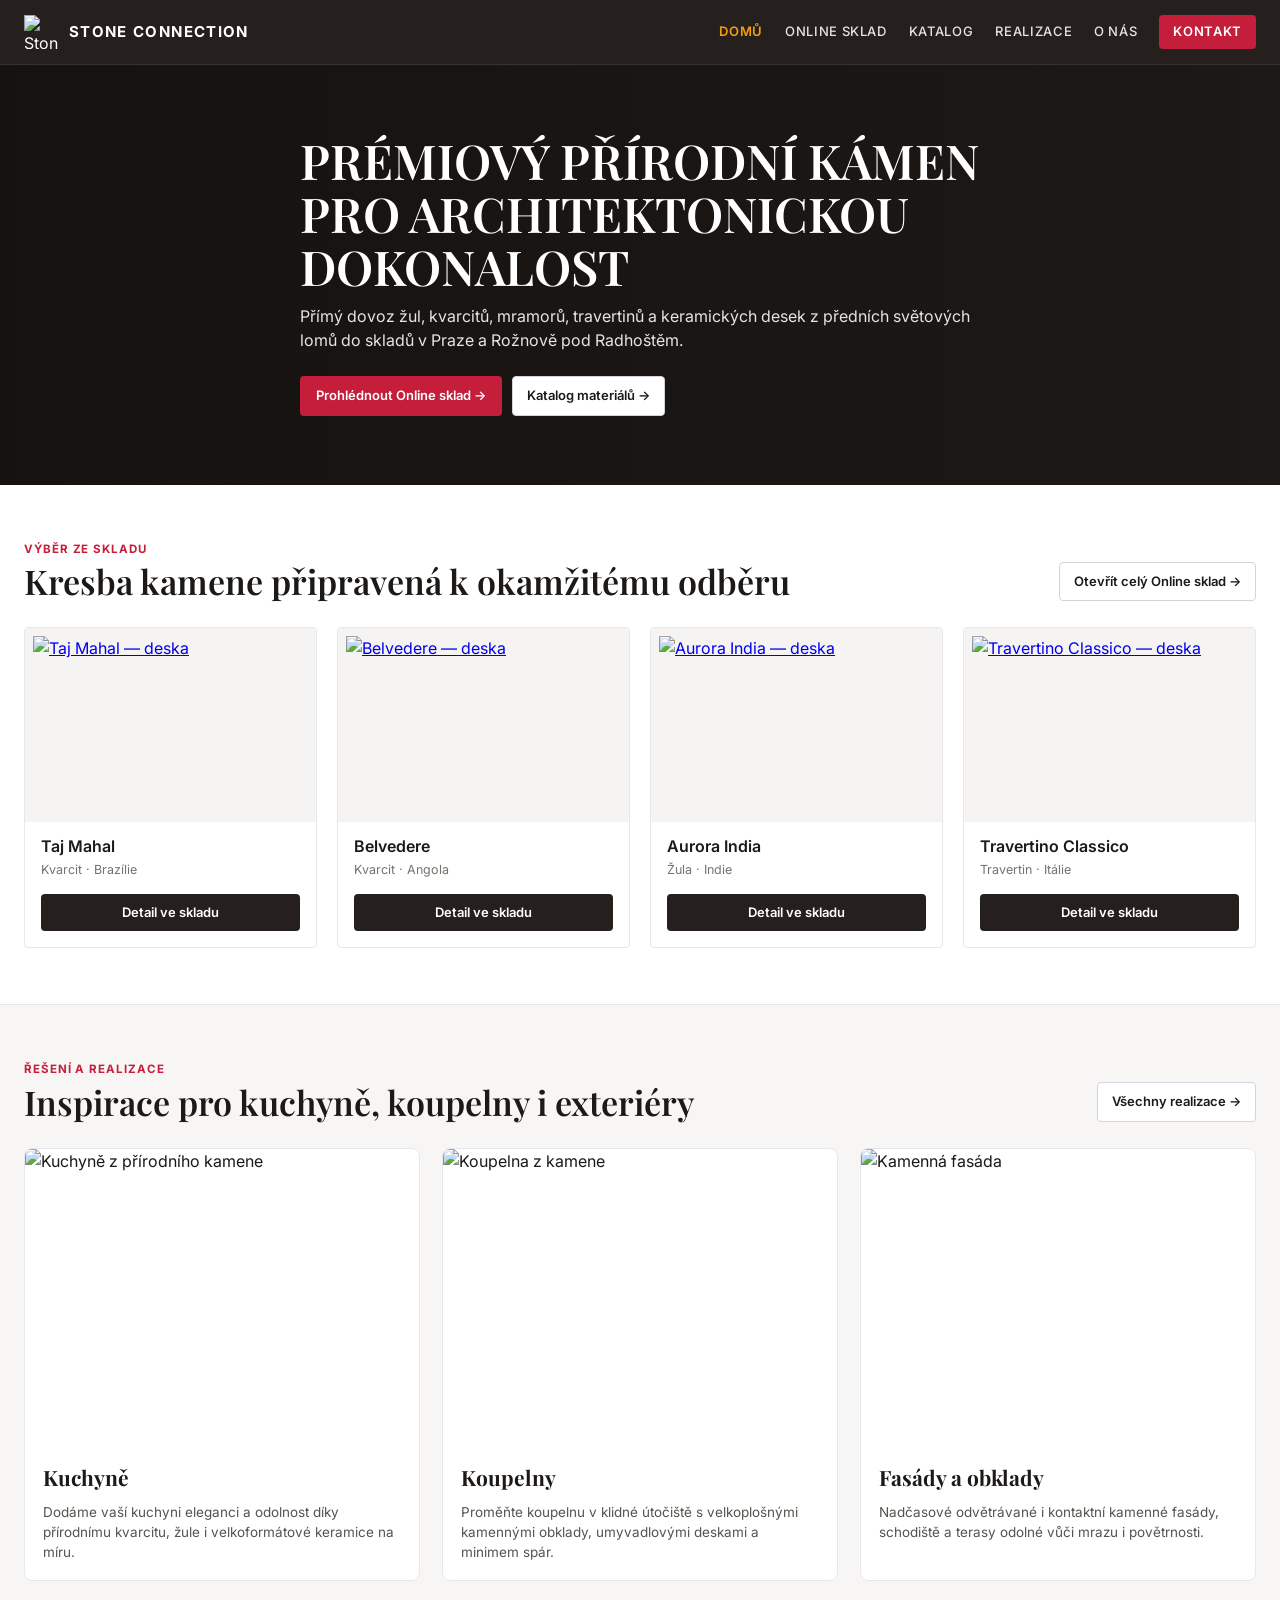
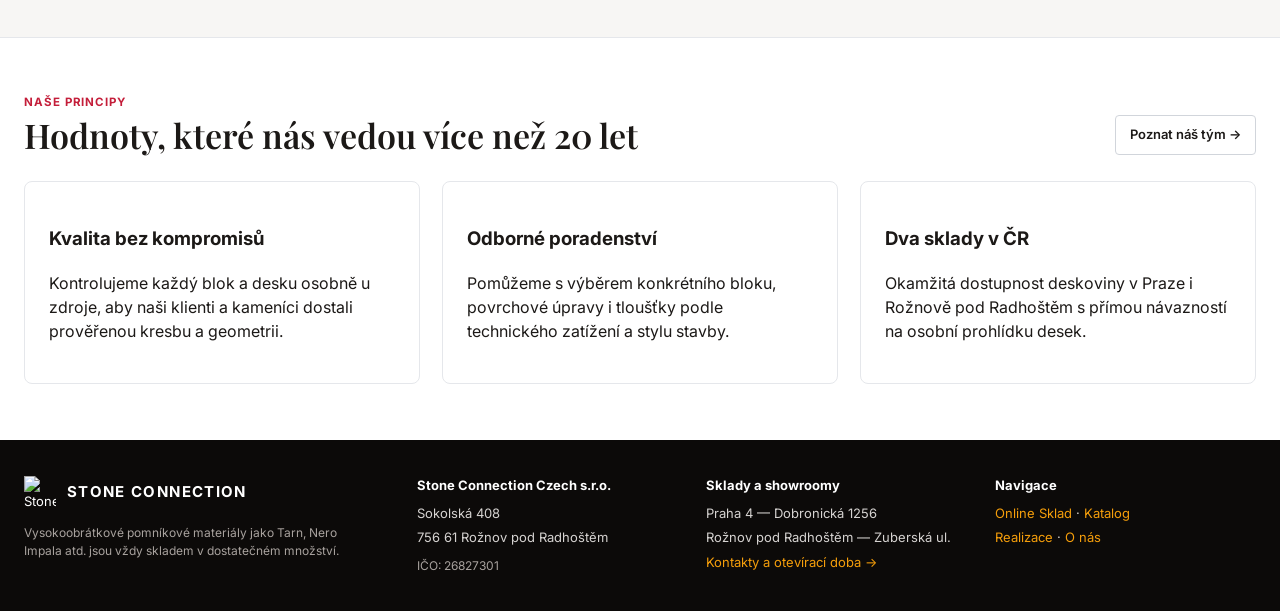
==== commit 9e2ceec2: "feat: prioritize real full slab photos (deskovina) on Online Sklad cards and modal # Conflicts: #	da" ====
--- a/domu.html
+++ b/domu.html
@@ -58,7 +58,7 @@
       <div class="cards-4">
         <article class="stone-card">
           <a href="index.html#m=taj-mahal" class="card-media-btn">
-            <img src="https://res.cloudinary.com/diizxq7gf/image/upload/f_auto,q_80,w_640,h_440,c_fill,g_center/v1760096490/quartzite_taj_mahal_detail_bf0f009148.jpg" alt="Taj Mahal" loading="lazy">
+            <img src="https://res.cloudinary.com/diizxq7gf/image/upload/f_auto,q_auto,w_700,c_limit/v1764752569/quartzite_taj_mahal_blok11328_4d4760c7bc.jpg" alt="Taj Mahal — deska" loading="lazy">
           </a>
           <div class="card-body">
             <h3 class="card-title">Taj Mahal</h3>
@@ -69,7 +69,7 @@
 
         <article class="stone-card">
           <a href="index.html#m=belvedere" class="card-media-btn">
-            <img src="https://res.cloudinary.com/diizxq7gf/image/upload/f_auto,q_80,w_640,h_440,c_fill,g_center/v1760016808/quartzite_belvedere_detail_ede082e162.jpg" alt="Belvedere" loading="lazy">
+            <img src="https://res.cloudinary.com/diizxq7gf/image/upload/f_auto,q_auto,w_700,c_limit/v1787555776/quartzite_belvedere_deska_240024_97b907e9ca.jpg" alt="Belvedere — deska" loading="lazy">
           </a>
           <div class="card-body">
             <h3 class="card-title">Belvedere</h3>
@@ -80,7 +80,7 @@
 
         <article class="stone-card">
           <a href="index.html#m=aurora-india" class="card-media-btn">
-            <img src="https://res.cloudinary.com/diizxq7gf/image/upload/f_auto,q_80,w_640,h_440,c_fill,g_center/v1760010490/zula_aurora_india_detail2_9361c2bd6c.jpg" alt="Aurora India" loading="lazy">
+            <img src="https://res.cloudinary.com/diizxq7gf/image/upload/f_auto,q_auto,w_700,c_limit/v1761919329/zula_aurora_india_blok45279_64d807cf43.jpg" alt="Aurora India — deska" loading="lazy">
           </a>
           <div class="card-body">
             <h3 class="card-title">Aurora India</h3>
@@ -91,7 +91,7 @@
 
         <article class="stone-card">
           <a href="index.html#m=travertino-classico" class="card-media-btn">
-            <img src="https://res.cloudinary.com/diizxq7gf/image/upload/f_auto,q_80,w_640,h_440,c_fill,g_center/v1760700245/travertino_classico_detail_f13c8eb643.jpg" alt="Travertino Classico" loading="lazy">
+            <img src="https://res.cloudinary.com/diizxq7gf/image/upload/f_auto,q_auto,w_700,c_limit/v1787743429/travertino_classico_plneny_lesk_deska_a_ecc11e25ea.jpg" alt="Travertino Classico — deska" loading="lazy">
           </a>
           <div class="card-body">
             <h3 class="card-title">Travertino Classico</h3>
--- a/styles.css
+++ b/styles.css
@@ -502,10 +502,10 @@
 .card-media-btn {
   appearance: none;
   border: none;
-  padding: 0;
-  background: #f2f0ec;
-  width: 100%;
-  aspect-ratio: 4 / 3;
+  padding: 8px;
+  background: #f5f4f2;
+  width: 100%;
+  aspect-ratio: 3 / 2;
   overflow: hidden;
   cursor: pointer;
   display: block;
@@ -514,9 +514,19 @@
 .card-media-btn img {
   width: 100%;
   height: 100%;
-  object-fit: cover;
+  object-fit: contain;
   display: block;
   transition: transform 0.4s cubic-bezier(0.2, 0.8, 0.2, 1);
+}
+
+.catalog-card .card-media-btn {
+  padding: 0;
+  aspect-ratio: 4 / 3;
+  background: #efede9;
+}
+
+.catalog-card .card-media-btn img {
+  object-fit: cover;
 }
 
 .stone-card:hover .card-media-btn img {
@@ -761,8 +771,9 @@
   position: relative;
   border-radius: var(--radius-md);
   overflow: hidden;
-  background-color: #efede9;
-  background-size: cover;
+  background-color: #f3f2ef;
+  background-size: contain;
+  background-repeat: no-repeat;
   background-position: center;
   aspect-ratio: 3 / 2;
   cursor: zoom-in;
@@ -771,7 +782,7 @@
 .gallery-main img {
   width: 100%;
   height: 100%;
-  object-fit: cover;
+  object-fit: contain;
   display: block;
 }
 
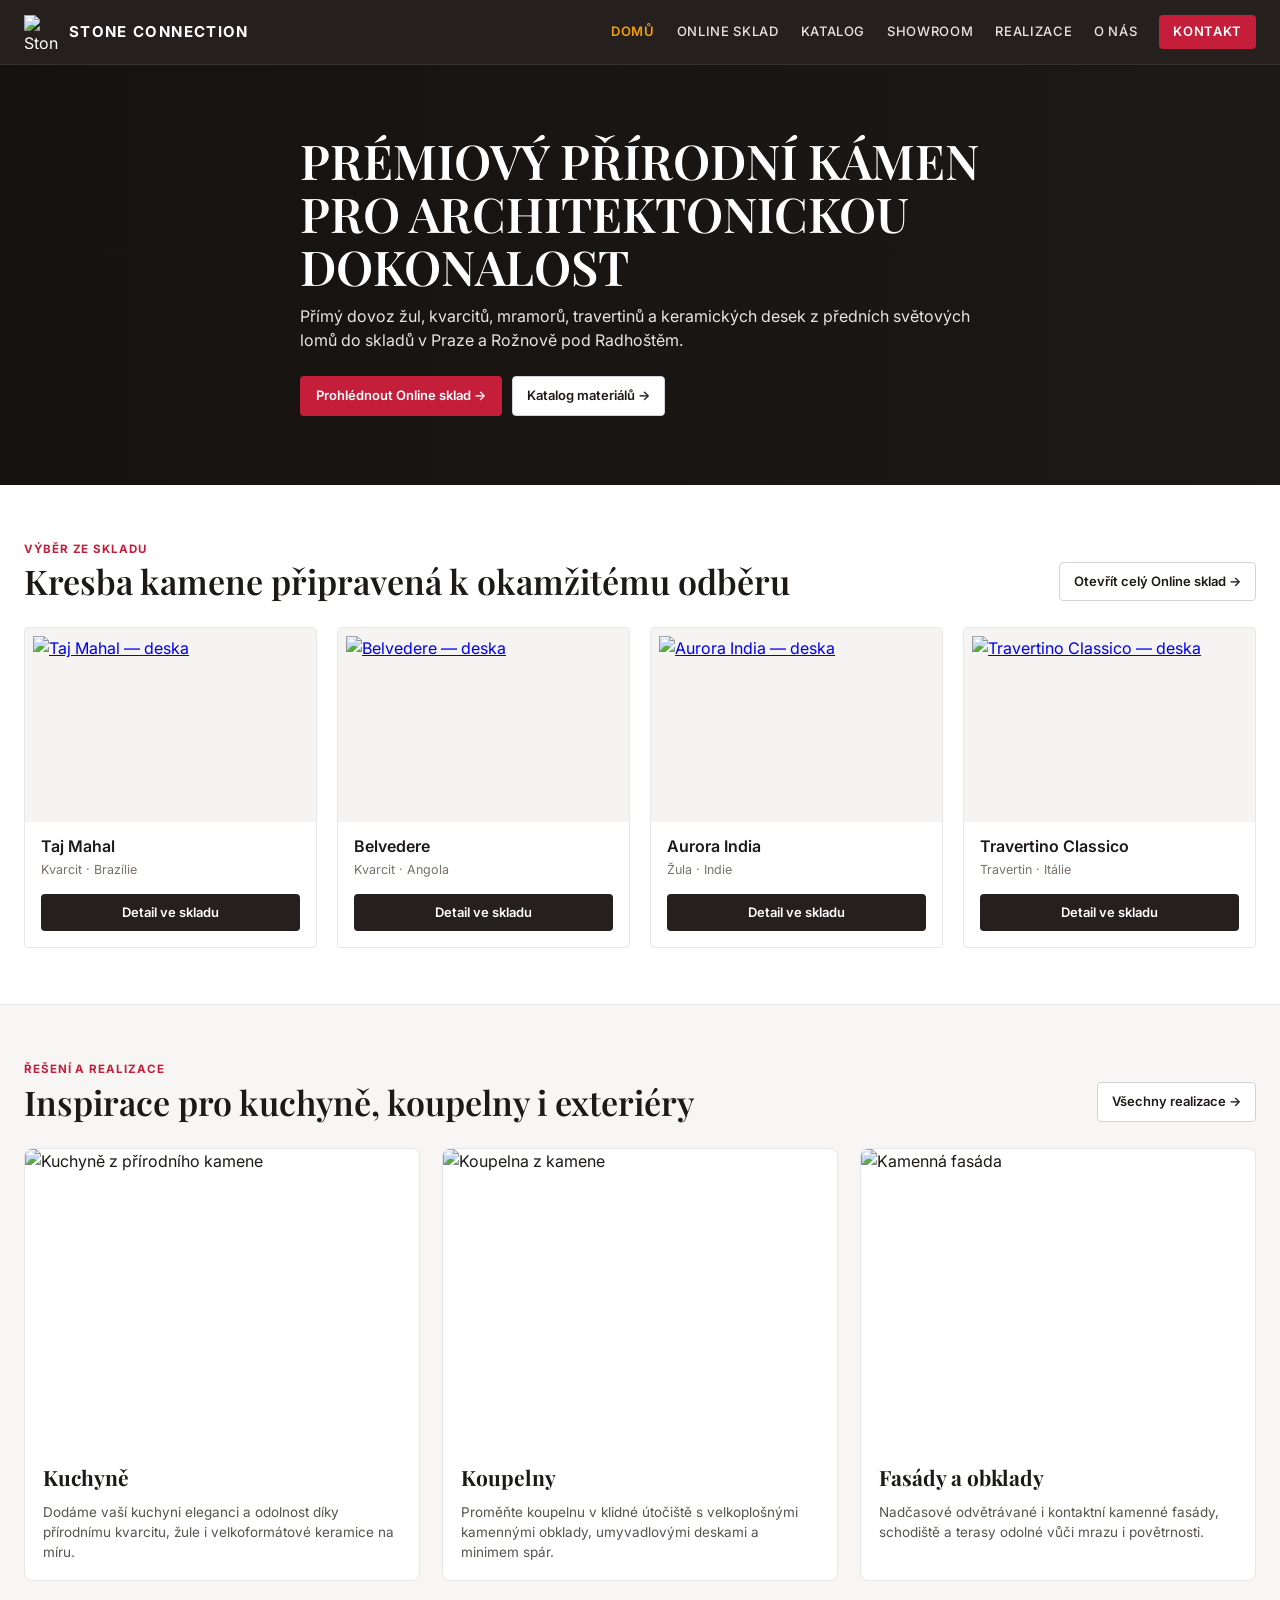
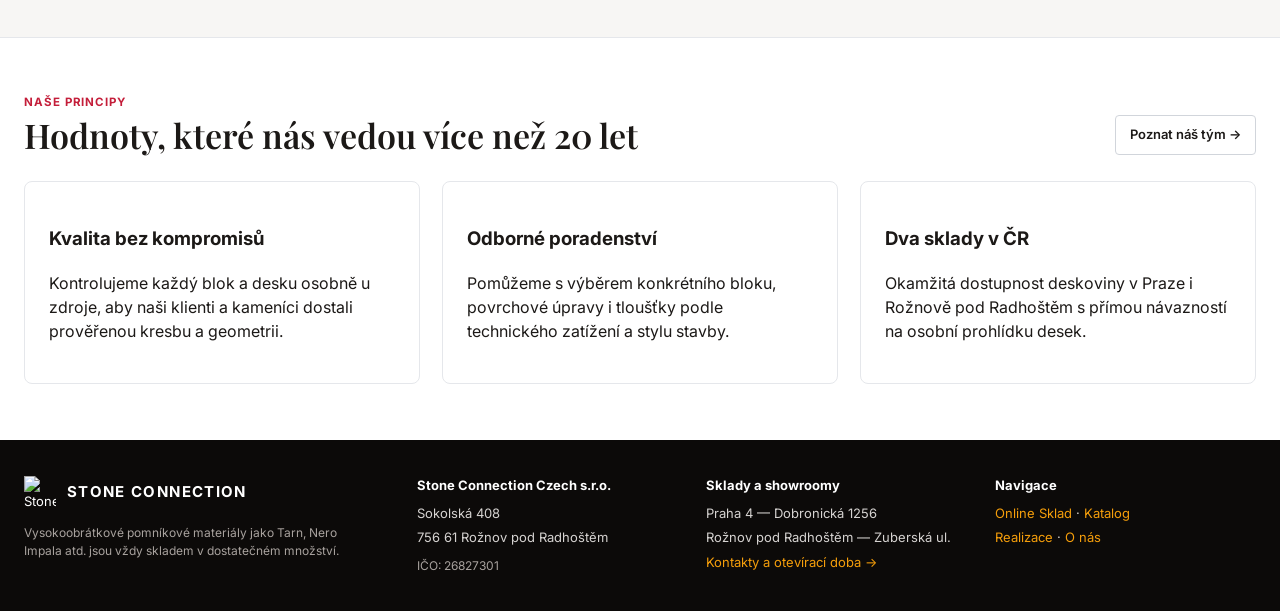
==== commit 752adcc0: "Phase 1: 65 PKN studio visuals, split-screen Showroom comparator, Bookmatch 2x2, and PDF spec sheet" ====
--- a/domu.html
+++ b/domu.html
@@ -9,7 +9,7 @@
   <link rel="preconnect" href="https://fonts.googleapis.com">
   <link rel="preconnect" href="https://fonts.gstatic.com" crossorigin>
   <link href="https://fonts.googleapis.com/css2?family=Inter:wght@400;500;600;700&family=Playfair+Display:wght@500;600;700&display=swap" rel="stylesheet">
-  <link rel="stylesheet" href="styles.css">
+  <link rel="stylesheet" href="styles.css?v=20261127a">
 </head>
 <body>
   <header class="site-header">
@@ -23,6 +23,7 @@
         <a href="domu.html" class="nav-link active" aria-current="page">Domů</a>
         <a href="index.html" class="nav-link">Online Sklad</a>
         <a href="katalog.html" class="nav-link">Katalog</a>
+        <a href="showroom.html" class="nav-link">Showroom</a>
         <a href="realizace.html" class="nav-link">Realizace</a>
         <a href="o-nas.html" class="nav-link">O nás</a>
         <a href="kontakt.html" class="nav-link nav-cta">Kontakt</a>
--- a/styles.css
+++ b/styles.css
@@ -189,10 +189,41 @@
   line-height: 1.2;
 }
 
+.search-row {
+  display: flex;
+  align-items: center;
+  gap: 8px;
+  width: 100%;
+  max-width: 360px;
+}
+
 .search-box {
   position: relative;
   width: 100%;
-  max-width: 340px;
+  flex: 1;
+}
+
+.mobile-filter-btn,
+.drawer-close,
+.drawer-footer,
+.drawer-backdrop {
+  display: none;
+}
+
+.sidebar-head-actions {
+  display: flex;
+  align-items: center;
+  gap: 8px;
+}
+
+.contact-link {
+  color: var(--accent);
+  text-decoration: none;
+  font-weight: 500;
+}
+
+.contact-link:hover {
+  text-decoration: underline;
 }
 
 .search-icon {
@@ -500,6 +531,7 @@
 }
 
 .card-media-btn {
+  position: relative;
   appearance: none;
   border: none;
   padding: 8px;
@@ -517,6 +549,79 @@
   object-fit: contain;
   display: block;
   transition: transform 0.4s cubic-bezier(0.2, 0.8, 0.2, 1);
+}
+
+.card-blocks-badge {
+  position: absolute;
+  top: 10px;
+  left: 10px;
+  padding: 2px 8px;
+  border-radius: 999px;
+  background: rgba(28, 25, 23, 0.82);
+  color: #ffffff;
+  font-size: 11px;
+  font-weight: 600;
+  line-height: 1.4;
+  pointer-events: none;
+  backdrop-filter: blur(2px);
+}
+
+.card-detail-loupe {
+  position: absolute;
+  right: 10px;
+  bottom: 10px;
+  width: 48px;
+  height: 48px;
+  border-radius: 6px;
+  border: 2px solid #ffffff;
+  box-shadow: 0 3px 10px rgba(0, 0, 0, 0.34);
+  overflow: hidden;
+  background: #e7e3dc;
+  pointer-events: none;
+  transition: transform 0.25s ease;
+}
+
+.card-detail-loupe img {
+  width: 100%;
+  height: 100%;
+  object-fit: cover !important;
+  display: block;
+}
+
+.stone-card:hover .card-detail-loupe {
+  transform: scale(1.1);
+}
+
+.card-usage-row {
+  display: flex;
+  align-items: center;
+  gap: 6px;
+  margin-bottom: 2px;
+}
+
+.card-usage-pill {
+  display: inline-flex;
+  align-items: center;
+  padding: 2px 8px;
+  border-radius: 999px;
+  font-size: 10.5px;
+  font-weight: 600;
+  letter-spacing: 0.02em;
+}
+
+.card-usage-pill.usage-interior {
+  background: #fdf2f4;
+  color: #9f1239;
+}
+
+.card-usage-pill.usage-monument_exterior {
+  background: #f1f5f9;
+  color: #334155;
+}
+
+.card-usage-pill.usage-versatile {
+  background: #fef3c7;
+  color: #92400e;
 }
 
 .catalog-card .card-media-btn {
@@ -1004,7 +1109,40 @@
   box-shadow: var(--shadow-md);
 }
 
-.scene-stage {
+.realizations-grid {
+  display: grid;
+  grid-template-columns: repeat(3, minmax(0, 1fr));
+  gap: 16px;
+}
+
+.realizations-grid.cols-2 {
+  grid-template-columns: repeat(2, minmax(0, 1fr));
+}
+
+.realizations-grid.cols-1 {
+  grid-template-columns: minmax(0, 560px);
+}
+
+.viz-card {
+  appearance: none;
+  padding: 0;
+  border: 1px solid var(--border);
+  border-radius: var(--radius-md);
+  background: #ffffff;
+  overflow: hidden;
+  cursor: zoom-in;
+  text-align: left;
+  font-family: inherit;
+  color: inherit;
+  transition: transform 0.2s ease, box-shadow 0.2s ease;
+}
+
+.viz-card:hover {
+  transform: translateY(-2px);
+  box-shadow: var(--shadow-md);
+}
+
+.viz-media {
   position: relative;
   width: 100%;
   aspect-ratio: 4 / 3;
@@ -1012,25 +1150,100 @@
   background: #ebe8e3;
 }
 
-.scene-base {
+.viz-media img {
   width: 100%;
   height: 100%;
   object-fit: cover;
   display: block;
 }
 
-.scene-stone-layer {
-  position: absolute;
-  inset: 0;
-  background-size: cover;
-  background-position: center;
-  mix-blend-mode: multiply;
-  filter: contrast(1.03) saturate(1.02);
-  -webkit-mask-size: 100% 100%;
-  mask-size: 100% 100%;
-  -webkit-mask-repeat: no-repeat;
-  mask-repeat: no-repeat;
-  pointer-events: none;
+.detail-grain-band {
+  display: grid;
+  grid-template-columns: minmax(220px, 320px) minmax(0, 1fr);
+  gap: 20px;
+  align-items: stretch;
+}
+
+.detail-grain-band.no-grain {
+  grid-template-columns: 1fr;
+}
+
+.material-spec-panel {
+  border: 1px solid var(--border);
+  border-radius: var(--radius-md);
+  background: var(--bg-soft);
+  padding: 18px 20px;
+  display: flex;
+  flex-direction: column;
+  justify-content: space-between;
+  gap: 12px;
+}
+
+.spec-panel-lead {
+  margin: 0;
+  font-size: 13.5px;
+  color: var(--text-muted);
+  line-height: 1.5;
+}
+
+.spec-panel-facts {
+  display: flex;
+  flex-direction: column;
+  gap: 5px;
+  font-size: 13px;
+  color: var(--text-main);
+}
+
+.ext-ref-link {
+  color: var(--accent);
+  font-weight: 600;
+  text-decoration: none;
+}
+
+.ext-ref-link:hover {
+  text-decoration: underline;
+}
+
+.real-filter-bar {
+  display: flex;
+  flex-wrap: wrap;
+  gap: 8px;
+  margin-bottom: 22px;
+}
+
+.real-pill {
+  appearance: none;
+  padding: 7px 14px;
+  border-radius: 999px;
+  border: 1px solid var(--border-strong);
+  background: #ffffff;
+  color: var(--text-main);
+  font-family: inherit;
+  font-size: 13px;
+  font-weight: 500;
+  cursor: pointer;
+}
+
+.real-pill:hover {
+  background: var(--bg-soft);
+}
+
+.real-pill.active {
+  background: var(--accent);
+  border-color: var(--accent);
+  color: #ffffff;
+}
+
+.real-img-link {
+  display: block;
+  overflow: hidden;
+}
+
+.real-cat-label {
+  font-size: 12px;
+  font-weight: 600;
+  color: var(--text-muted);
+  letter-spacing: 0.02em;
 }
 
 .scene-label {
@@ -1041,41 +1254,311 @@
   display: flex;
   align-items: center;
   justify-content: space-between;
+  gap: 8px;
 }
 
 .scene-label span {
   font-size: 11px;
   font-weight: 500;
   color: var(--text-soft);
-}
-
-.realizations-strip {
-  display: grid;
-  grid-template-columns: repeat(auto-fill, minmax(220px, 1fr));
+  white-space: nowrap;
+}
+
+.gallery-format-pill {
+  position: absolute;
+  left: 12px;
+  top: 12px;
+  z-index: 3;
+  background: rgba(28, 25, 23, 0.84);
+  color: #ffffff;
+  font-size: 11.5px;
+  font-weight: 600;
+  padding: 4px 10px;
+  border-radius: 999px;
+  backdrop-filter: blur(4px);
+}
+
+.compare-cta-inline {
+  white-space: nowrap;
+  font-size: 12.5px;
+  padding: 7px 12px;
+}
+
+.bookmatch-wall {
+  display: grid;
+  grid-template-columns: repeat(2, 1fr);
+  grid-template-rows: repeat(2, 1fr);
+  width: 100%;
+  aspect-ratio: 4 / 3;
+  overflow: hidden;
+  background: #ebe8e3;
+}
+
+.bookmatch-tile {
+  position: relative;
+  overflow: hidden;
+  width: 100%;
+  height: 100%;
+}
+
+.bookmatch-tile img {
+  width: 100%;
+  height: 100%;
+  object-fit: cover;
+  display: block;
+}
+
+.bookmatch-tile.bm-tr img { transform: scaleX(-1); }
+.bookmatch-tile.bm-bl img { transform: scaleY(-1); }
+.bookmatch-tile.bm-br img { transform: scale(-1, -1); }
+
+.lb-bookmatch-wrap {
+  width: min(92vw, 880px);
+  border-radius: 8px;
+  overflow: hidden;
+  box-shadow: var(--shadow-lg);
+}
+
+.alt-actions-row {
+  display: flex;
+  align-items: center;
+  justify-content: space-between;
+  gap: 8px;
+  margin-top: 2px;
+  flex-wrap: wrap;
+}
+
+.alt-compare-link {
+  font-size: 11.5px;
+  font-weight: 600;
+  color: var(--text-main);
+  background: var(--bg-soft);
+  border: 1px solid var(--border-strong);
+  padding: 3px 8px;
+  border-radius: 999px;
+  text-decoration: none;
+}
+
+.alt-compare-link:hover {
+  border-color: var(--accent);
+  color: var(--accent);
+}
+
+/* Showroom Split-Screen Comparator */
+.showroom-scene-tabs {
+  display: flex;
+  flex-wrap: wrap;
+  gap: 8px;
+  margin-bottom: 18px;
+}
+
+.showroom-stage-shell {
+  margin-bottom: 24px;
+}
+
+.showroom-compare {
+  position: relative;
+  width: 100%;
+  aspect-ratio: 3 / 2;
+  max-height: 640px;
+  border-radius: var(--radius-md);
+  overflow: hidden;
+  border: 1px solid var(--border-strong);
+  background: #1c1917;
+  cursor: ew-resize;
+  user-select: none;
+  touch-action: none;
+}
+
+.showroom-compare .sr-img {
+  position: absolute;
+  inset: 0;
+  width: 100%;
+  height: 100%;
+  object-fit: cover;
+  display: block;
+  pointer-events: none;
+}
+
+.sr-left-clip {
+  position: absolute;
+  inset: 0;
+  clip-path: inset(0 50% 0 0);
+  pointer-events: none;
+}
+
+.sr-divider {
+  position: absolute;
+  top: 0;
+  bottom: 0;
+  left: 50%;
+  width: 2px;
+  background: rgba(255, 255, 255, 0.92);
+  box-shadow: 0 0 10px rgba(0, 0, 0, 0.45);
+  transform: translateX(-1px);
+  pointer-events: none;
+  z-index: 4;
+}
+
+.sr-handle {
+  position: absolute;
+  top: 50%;
+  left: 50%;
+  transform: translate(-50%, -50%);
+  width: 40px;
+  height: 40px;
+  border-radius: 999px;
+  background: #ffffff;
+  color: #1c1917;
+  border: 2px solid var(--accent);
+  box-shadow: var(--shadow-md);
+  display: flex;
+  align-items: center;
+  justify-content: center;
+  font-size: 16px;
+  font-weight: 700;
+}
+
+.sr-corner-badge {
+  position: absolute;
+  bottom: 14px;
+  z-index: 5;
+  background: rgba(28, 25, 23, 0.84);
+  color: #ffffff;
+  padding: 6px 12px;
+  border-radius: var(--radius-sm);
+  font-size: 13px;
+  backdrop-filter: blur(4px);
+  pointer-events: none;
+}
+
+.sr-corner-badge.left { left: 14px; }
+.sr-corner-badge.right { right: 14px; }
+
+.sr-side-tag {
+  font-size: 11px;
+  opacity: 0.78;
+  margin-right: 4px;
+}
+
+.showroom-info-bar {
+  display: grid;
+  grid-template-columns: repeat(2, minmax(0, 1fr));
   gap: 14px;
-  margin-bottom: 16px;
-}
-
-.realization-card {
-  appearance: none;
-  padding: 0;
+  margin-top: 12px;
+}
+
+.sr-side-card {
+  display: flex;
+  align-items: center;
+  justify-content: space-between;
+  gap: 12px;
+  padding: 12px 16px;
   border: 1px solid var(--border);
   border-radius: var(--radius-md);
+  background: #ffffff;
+}
+
+.sr-info-meta {
+  display: flex;
+  flex-direction: column;
+  gap: 2px;
+}
+
+.sr-info-eyebrow {
+  font-size: 11px;
+  text-transform: uppercase;
+  letter-spacing: 0.04em;
+  color: var(--text-soft);
+}
+
+.sr-info-meta strong {
+  font-family: var(--font-serif);
+  font-size: 18px;
+  color: var(--text-main);
+}
+
+.sr-info-meta span {
+  font-size: 12px;
+  color: var(--text-muted);
+}
+
+.showroom-pickers {
+  display: grid;
+  grid-template-columns: repeat(2, minmax(0, 1fr));
+  gap: 18px;
+}
+
+.sr-picker-col {
+  border: 1px solid var(--border);
+  border-radius: var(--radius-md);
+  background: #ffffff;
+  padding: 14px;
+}
+
+.sr-picker-head h2 {
+  margin: 0 0 10px;
+  font-size: 14px;
+  font-weight: 700;
+  color: var(--text-main);
+}
+
+.sr-swatch-list {
+  display: grid;
+  grid-template-columns: repeat(auto-fill, minmax(190px, 1fr));
+  gap: 8px;
+  max-height: 320px;
+  overflow-y: auto;
+}
+
+.sr-swatch-btn {
+  appearance: none;
+  display: flex;
+  align-items: center;
+  gap: 10px;
+  padding: 6px 8px;
+  border: 1px solid var(--border);
+  border-radius: var(--radius-sm);
+  background: #ffffff;
+  cursor: pointer;
+  text-align: left;
+  font-family: inherit;
+}
+
+.sr-swatch-btn:hover {
+  background: var(--bg-soft);
+}
+
+.sr-swatch-btn.active {
+  border-color: var(--accent);
+  background: #fdf4f4;
+}
+
+.sr-swatch-btn img {
+  width: 44px;
+  height: 44px;
+  border-radius: 4px;
+  object-fit: cover;
+  flex-shrink: 0;
+}
+
+.sr-swatch-text {
+  display: flex;
+  flex-direction: column;
+  min-width: 0;
+}
+
+.sr-swatch-text strong {
+  font-size: 12.5px;
+  color: var(--text-main);
+  white-space: nowrap;
   overflow: hidden;
-  background: #ffffff;
-  cursor: zoom-in;
-  text-align: left;
-}
-
-.realization-card img {
-  width: 100%;
-  aspect-ratio: 16 / 10;
-  object-fit: cover;
-  display: block;
-}
-
-.realization-card .scene-label {
-  font-size: 12px;
+  text-overflow: ellipsis;
+}
+
+.sr-swatch-text small {
+  font-size: 11px;
+  color: var(--text-soft);
 }
 
 /* Block Cards */
@@ -1304,10 +1787,15 @@
 }
 
 .lb-scene-wrap {
-  width: min(88vw, 880px);
+  width: min(92vw, 960px);
   border-radius: 8px;
   overflow: hidden;
   box-shadow: var(--shadow-lg);
+}
+
+.lb-scene-wrap .scene-stage {
+  width: 100%;
+  aspect-ratio: 4 / 3;
 }
 
 .lb-caption {
@@ -1610,35 +2098,217 @@
 }
 
 @media (max-width: 820px) {
+  .site-header {
+    position: sticky;
+    top: 0;
+    z-index: 45;
+  }
+
+  .header-inner {
+    min-height: 56px;
+  }
+
   .main-nav {
     display: none;
     position: absolute;
-    top: 64px;
+    top: 56px;
     left: 0;
     right: 0;
     z-index: 50;
     background: var(--bg-dark);
-    border-top: 1px solid rgba(255, 255, 255, 0.1);
-    padding: 16px 24px;
+    border-top: 1px solid rgba(255, 255, 255, 0.12);
+    padding: 12px 24px 18px;
     flex-direction: column;
     align-items: flex-start;
-    gap: 12px;
+    gap: 4px;
+    box-shadow: var(--shadow-md);
   }
 
   .main-nav.open {
     display: flex;
   }
 
+  .nav-link {
+    width: 100%;
+    min-height: 44px;
+    display: flex;
+    align-items: center;
+  }
+
+  .nav-cta {
+    margin-top: 6px;
+    justify-content: center;
+  }
+
   .menu-toggle {
     display: flex;
+    width: 44px;
+    height: 44px;
+    align-items: center;
+    justify-content: center;
+    margin-right: -8px;
+  }
+
+  .context-bar {
+    padding: 12px 0;
+  }
+
+  .context-row {
+    gap: 10px;
+  }
+
+  .page-title {
+    font-size: 19px;
+  }
+
+  .search-row {
+    max-width: none;
+  }
+
+  .search-box input,
+  .group-select,
+  .form-field input,
+  .form-field textarea,
+  .form-field select {
+    font-size: 16px;
+  }
+
+  .mobile-filter-btn {
+    display: inline-flex;
+    align-items: center;
+    gap: 6px;
+    height: 38px;
+    padding: 0 12px;
+    border: 1px solid var(--border-strong);
+    border-radius: var(--radius-sm);
+    background: #ffffff;
+    font-family: inherit;
+    font-size: 14px;
+    font-weight: 600;
+    color: var(--text-main);
+    cursor: pointer;
+    flex-shrink: 0;
+  }
+
+  .mobile-filter-badge {
+    display: inline-flex;
+    align-items: center;
+    justify-content: center;
+    min-width: 19px;
+    height: 19px;
+    padding: 0 5px;
+    border-radius: 999px;
+    background: var(--accent);
+    color: #ffffff;
+    font-size: 11px;
+    font-weight: 700;
+  }
+
+  .drawer-backdrop {
+    display: block;
+    position: fixed;
+    inset: 0;
+    z-index: 68;
+    background: rgba(12, 10, 9, 0.55);
   }
 
   .catalog-layout {
     grid-template-columns: 1fr;
+    padding-top: 14px;
+    padding-bottom: 40px;
   }
 
   .sidebar-box {
-    position: static;
+    display: none;
+    position: fixed;
+    inset: 0;
+    z-index: 70;
+    border-radius: 0;
+    border: none;
+    overflow-y: auto;
+    padding-bottom: 76px;
+  }
+
+  .sidebar-box.drawer-open {
+    display: flex;
+    flex-direction: column;
+  }
+
+  .drawer-close {
+    display: grid;
+    place-items: center;
+    width: 38px;
+    height: 38px;
+    border-radius: 50%;
+    border: 1px solid var(--border);
+    background: #ffffff;
+    color: var(--text-main);
+    font-size: 16px;
+    cursor: pointer;
+  }
+
+  .drawer-footer {
+    display: block;
+    position: fixed;
+    left: 0;
+    right: 0;
+    bottom: 0;
+    z-index: 72;
+    padding: 12px 16px;
+    background: #ffffff;
+    border-top: 1px solid var(--border);
+  }
+
+  .drawer-apply-btn {
+    width: 100%;
+    justify-content: center;
+    min-height: 44px;
+    font-size: 15px;
+  }
+
+  .acc-body {
+    max-height: none;
+  }
+
+  .check-option {
+    min-height: 36px;
+  }
+
+  .view-tabs {
+    overflow-x: auto;
+    white-space: nowrap;
+    scrollbar-width: none;
+    width: 100%;
+    gap: 16px;
+  }
+
+  .view-tabs::-webkit-scrollbar {
+    display: none;
+  }
+
+  .modal-backdrop {
+    padding: 0;
+  }
+
+  .modal-dialog {
+    width: 100%;
+    height: 100dvh;
+    max-height: 100dvh;
+    border-radius: 0;
+  }
+
+  .modal-close {
+    position: fixed;
+    top: 10px;
+    right: 12px;
+    width: 42px;
+    height: 42px;
+    box-shadow: var(--shadow-md);
+  }
+
+  .modal-scroll {
+    padding: 18px 16px 32px;
+    overscroll-behavior: contain;
   }
 
   .cards-3,
@@ -1649,6 +2319,10 @@
     grid-template-columns: 1fr;
   }
 
+  .alt-card {
+    grid-template-columns: 96px minmax(0, 1fr);
+  }
+
   .block-card-body {
     grid-template-columns: 1fr;
   }
@@ -1657,23 +2331,126 @@
     border-right: none;
     border-bottom: 1px solid var(--border);
   }
-}
-
-@media (max-width: 540px) {
+
+  .page-hero {
+    min-height: 300px;
+  }
+
+  .page-hero-inner {
+    padding: 34px 0;
+  }
+}
+
+@media (max-width: 640px) {
   .container {
     padding: 0 14px;
   }
 
   .gallery-grid,
   .cards-4 {
+    grid-template-columns: repeat(2, minmax(0, 1fr));
+    gap: 10px;
+  }
+
+  .card-media-btn {
+    padding: 4px;
+  }
+
+  .card-detail-loupe {
+    width: 38px;
+    height: 38px;
+    right: 6px;
+    bottom: 6px;
+  }
+
+  .card-blocks-badge {
+    top: 6px;
+    left: 6px;
+    font-size: 10px;
+    padding: 2px 6px;
+  }
+
+  .card-body {
+    padding: 9px 10px 10px;
+    gap: 2px;
+  }
+
+  .card-title {
+    font-size: 13.5px;
+  }
+
+  .card-sub {
+    font-size: 11.5px;
+    margin-bottom: 6px;
+  }
+
+  .card-detail-btn {
+    padding: 7px 8px;
+    font-size: 12px;
+    min-height: 36px;
+  }
+
+  .realizations-grid,
+  .realizations-grid.cols-2,
+  .realizations-grid.cols-1 {
+    display: flex;
+    overflow-x: auto;
+    scroll-snap-type: x mandatory;
+    gap: 12px;
+    padding-bottom: 6px;
+    -webkit-overflow-scrolling: touch;
+  }
+
+  .viz-card {
+    flex: 0 0 84%;
+    scroll-snap-align: start;
+  }
+
+  .detail-grain-band {
     grid-template-columns: 1fr;
+  }
+
+  .showroom-info-bar,
+  .showroom-pickers {
+    grid-template-columns: 1fr;
+  }
+
+  .sr-corner-badge {
+    font-size: 11px;
+    padding: 4px 8px;
+    bottom: 8px;
+  }
+
+  .sr-corner-badge.left { left: 8px; }
+  .sr-corner-badge.right { right: 8px; }
+
+  .slab-table th,
+  .slab-table td {
+    padding: 7px 8px;
+    font-size: 12px;
+  }
+
+  .lb-prev {
+    left: 10px;
+  }
+
+  .lb-next {
+    right: 10px;
+  }
+
+  .lb-close {
+    top: 12px;
+    right: 12px;
+  }
+
+  .modal-cta-row .btn-primary,
+  .modal-cta-row .btn-secondary {
+    width: 100%;
+    justify-content: center;
+    min-height: 42px;
   }
 
   .footer-grid {
     grid-template-columns: 1fr;
   }
-
-  .modal-scroll {
-    padding: 18px;
-  }
-}
+}
